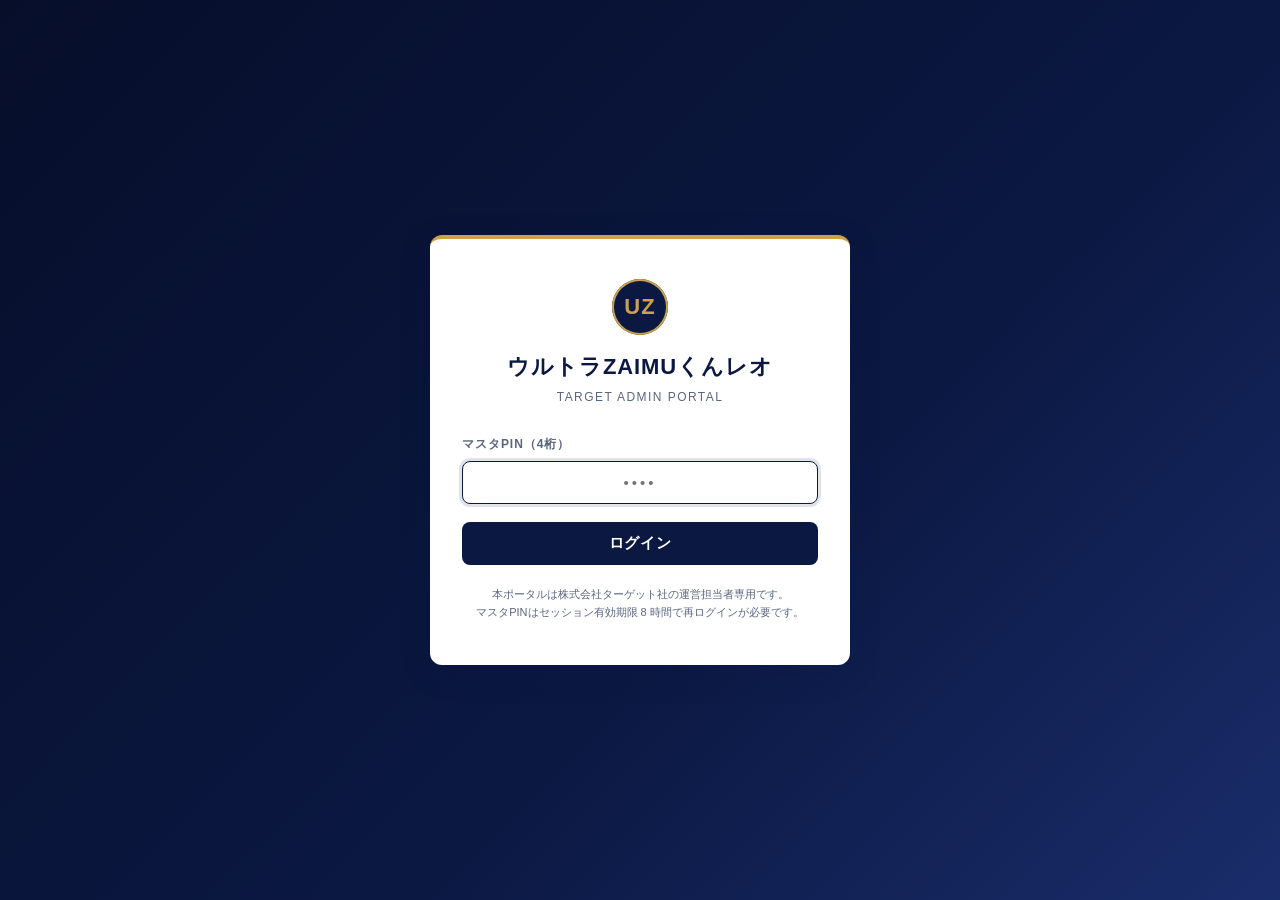
==== index.html @ 7334ba37 "第4段階：運営ポータル骨組み構築 - ログイン画面（マスタPIN モック認証）  - ダッシュボード（ユーザー一覧プレースホルダ）  - 共通CSS（宇宙色テーマ・PC専用1280px）  - Adm" ====
<!DOCTYPE html>
<html lang="ja">
<head>
  <meta charset="UTF-8">
  <meta name="viewport" content="width=1280">
  <meta name="robots" content="noindex, nofollow">
  <title>ウルトラZAIMUくんレオ 運営ポータル ／ ログイン</title>
  <link rel="manifest" href="manifest.json">
  <link rel="stylesheet" href="css/base.css">
</head>
<body>
  <main class="login-shell">
    <section class="login-card" aria-labelledby="login-title">
      <header class="login-card__brand">
        <div class="login-card__crest" aria-hidden="true">UZ</div>
        <h1 class="login-card__title" id="login-title">ウルトラZAIMUくんレオ</h1>
        <p class="login-card__subtitle">TARGET ADMIN PORTAL</p>
      </header>

      <div id="login-alert" class="alert alert--error" hidden></div>

      <form id="login-form" autocomplete="off" novalidate>
        <div class="form-row">
          <label class="form-row__label" for="login-pin">マスタPIN（4桁）</label>
          <input
            class="form-row__input"
            id="login-pin"
            name="pin"
            type="password"
            inputmode="numeric"
            pattern="[0-9]{4}"
            maxlength="4"
            placeholder="••••"
            autocomplete="off"
            required>
        </div>

        <button class="btn btn--primary" type="submit" id="login-submit">
          ログイン
        </button>
      </form>

      <p class="login-card__hint">
        本ポータルは株式会社ターゲット社の運営担当者専用です。<br>
        マスタPINはセッション有効期限 8 時間で再ログインが必要です。
      </p>
    </section>
  </main>

  <script src="js/app.js"></script>
  <script src="js/auth.js"></script>
  <script>
    // ログイン画面エントリ：既にセッション有効ならダッシュボードへ
    AdminAuth.bootstrapLoginPage();
  </script>
</body>
</html>
---- css/base.css ----
/* ============================================================
 * ultra-z-admin / 運営ポータル共通スタイル
 * テーマ：ウルトラの父（重厚・硬派）
 * 基調色：宇宙色 #0B1842
 * 対象：PC専用（最低幅 1280px・レスポンシブ非対応）
 * ============================================================ */

:root {
  --color-space: #0B1842;
  --color-space-deep: #060E2A;
  --color-space-light: #1A2D6B;
  --color-accent: #C9A24B;        /* 父の徽章ゴールド */
  --color-accent-soft: #E6CB8A;
  --color-text: #1A1A1A;
  --color-text-muted: #5A6580;
  --color-bg: #F5F7FB;
  --color-bg-card: #FFFFFF;
  --color-border: #D9DEEA;
  --color-danger: #B23A3A;
  --color-success: #2F8F5E;
  --shadow-card: 0 4px 20px rgba(11, 24, 66, 0.08);
  --shadow-card-strong: 0 8px 32px rgba(11, 24, 66, 0.16);
  --radius: 8px;
  --radius-lg: 12px;
}

* { box-sizing: border-box; }

html, body {
  margin: 0;
  padding: 0;
  min-width: 1280px;
  font-family: -apple-system, BlinkMacSystemFont, "Segoe UI", "Hiragino Kaku Gothic ProN",
               "Yu Gothic", "Noto Sans JP", "Meiryo", sans-serif;
  font-size: 15px;
  line-height: 1.6;
  color: var(--color-text);
  background: var(--color-bg);
  -webkit-font-smoothing: antialiased;
}

a { color: var(--color-space); text-decoration: none; }
a:hover { text-decoration: underline; }

/* ---- ログイン画面 ---- */
.login-shell {
  min-height: 100vh;
  display: flex;
  align-items: center;
  justify-content: center;
  background: linear-gradient(135deg, var(--color-space-deep) 0%, var(--color-space) 60%, var(--color-space-light) 100%);
  padding: 24px;
}

.login-card {
  width: 420px;
  background: var(--color-bg-card);
  border-radius: var(--radius-lg);
  padding: 40px 32px 32px;
  box-shadow: var(--shadow-card-strong);
  border-top: 4px solid var(--color-accent);
}

.login-card__brand { text-align: center; margin-bottom: 28px; }

.login-card__title {
  font-size: 22px;
  font-weight: 700;
  letter-spacing: 0.04em;
  color: var(--color-space);
  margin: 0 0 4px;
}

.login-card__subtitle {
  font-size: 12px;
  color: var(--color-text-muted);
  letter-spacing: 0.12em;
  margin: 0;
}

.login-card__crest {
  width: 56px;
  height: 56px;
  margin: 0 auto 14px;
  border-radius: 50%;
  background: var(--color-space);
  display: flex;
  align-items: center;
  justify-content: center;
  color: var(--color-accent);
  font-weight: 700;
  font-size: 22px;
  letter-spacing: 0.05em;
  box-shadow: inset 0 0 0 2px var(--color-accent);
}

.form-row { margin-bottom: 18px; }

.form-row__label {
  display: block;
  font-size: 12px;
  font-weight: 600;
  color: var(--color-text-muted);
  letter-spacing: 0.08em;
  margin-bottom: 6px;
}

.form-row__input {
  width: 100%;
  padding: 12px 14px;
  font-size: 15px;
  border: 1px solid var(--color-border);
  border-radius: var(--radius);
  background: #FBFCFE;
  outline: none;
  transition: border-color .15s, box-shadow .15s;
  font-family: inherit;
  letter-spacing: 0.2em;
  text-align: center;
}

.form-row__input:focus {
  border-color: var(--color-space);
  box-shadow: 0 0 0 3px rgba(11, 24, 66, 0.12);
  background: #fff;
}

.btn {
  display: inline-block;
  border: none;
  cursor: pointer;
  font-family: inherit;
  font-size: 15px;
  font-weight: 600;
  padding: 12px 20px;
  border-radius: var(--radius);
  transition: background .15s, transform .05s;
  letter-spacing: 0.04em;
}

.btn:active { transform: translateY(1px); }

.btn--primary {
  background: var(--color-space);
  color: #fff;
  width: 100%;
}

.btn--primary:hover { background: var(--color-space-light); }
.btn--primary:disabled { background: #8A93AE; cursor: not-allowed; }

.btn--ghost {
  background: transparent;
  color: var(--color-space);
  border: 1px solid var(--color-border);
}

.btn--ghost:hover { background: #EEF1F8; }

.alert {
  padding: 10px 12px;
  border-radius: var(--radius);
  font-size: 13px;
  margin-bottom: 14px;
}

.alert--error {
  background: #FBECEC;
  color: var(--color-danger);
  border: 1px solid #EFC8C8;
}

.alert--info {
  background: #EEF2FA;
  color: var(--color-space);
  border: 1px solid #CDD6E8;
}

.login-card__hint {
  margin-top: 20px;
  font-size: 11px;
  color: var(--color-text-muted);
  text-align: center;
  line-height: 1.7;
}

/* ---- ダッシュボード ---- */
.app-header {
  background: var(--color-space);
  color: #fff;
  padding: 12px 24px;
  display: flex;
  align-items: center;
  justify-content: space-between;
  border-bottom: 3px solid var(--color-accent);
  box-shadow: var(--shadow-card);
}

.app-header__brand {
  display: flex;
  align-items: center;
  gap: 12px;
  font-weight: 700;
  letter-spacing: 0.04em;
}

.app-header__brand-mark {
  width: 32px;
  height: 32px;
  border-radius: 50%;
  background: var(--color-space-deep);
  color: var(--color-accent);
  display: flex;
  align-items: center;
  justify-content: center;
  font-size: 14px;
  font-weight: 700;
  box-shadow: inset 0 0 0 2px var(--color-accent);
}

.app-header__title { font-size: 16px; margin: 0; }

.app-header__sub {
  font-size: 11px;
  color: var(--color-accent-soft);
  letter-spacing: 0.16em;
  margin-left: 8px;
}

.app-header__user {
  display: flex;
  align-items: center;
  gap: 12px;
  font-size: 13px;
}

.app-header__user-name { color: var(--color-accent-soft); }

.app-header__logout {
  background: transparent;
  color: #fff;
  border: 1px solid rgba(255,255,255,0.4);
  padding: 6px 12px;
  border-radius: var(--radius);
  cursor: pointer;
  font-size: 12px;
  font-family: inherit;
}

.app-header__logout:hover { background: rgba(255,255,255,0.12); }

.app-main {
  max-width: 1180px;
  margin: 0 auto;
  padding: 28px 24px 60px;
}

.page-title {
  font-size: 20px;
  font-weight: 700;
  color: var(--color-space);
  margin: 0 0 4px;
  letter-spacing: 0.04em;
}

.page-subtitle {
  font-size: 12px;
  color: var(--color-text-muted);
  letter-spacing: 0.1em;
  margin: 0 0 24px;
}

.card {
  background: var(--color-bg-card);
  border-radius: var(--radius-lg);
  padding: 24px;
  box-shadow: var(--shadow-card);
  margin-bottom: 20px;
}

.card__header {
  display: flex;
  align-items: center;
  justify-content: space-between;
  margin-bottom: 16px;
  padding-bottom: 12px;
  border-bottom: 1px solid var(--color-border);
}

.card__title {
  font-size: 15px;
  font-weight: 700;
  color: var(--color-space);
  margin: 0;
  letter-spacing: 0.04em;
}

.card__badge {
  font-size: 11px;
  background: var(--color-space);
  color: #fff;
  padding: 3px 10px;
  border-radius: 999px;
  letter-spacing: 0.08em;
}

.placeholder {
  padding: 36px 20px;
  border: 1px dashed var(--color-border);
  border-radius: var(--radius);
  text-align: center;
  color: var(--color-text-muted);
  background: #FAFBFE;
}

.placeholder__title {
  font-size: 14px;
  font-weight: 600;
  color: var(--color-space);
  margin: 0 0 6px;
  letter-spacing: 0.04em;
}

.placeholder__desc {
  font-size: 12px;
  margin: 0;
  letter-spacing: 0.04em;
}

.kv-grid {
  display: grid;
  grid-template-columns: repeat(4, 1fr);
  gap: 12px;
  margin-top: 12px;
}

.kv-grid__item {
  background: #F7F9FD;
  border: 1px solid var(--color-border);
  border-radius: var(--radius);
  padding: 10px 12px;
}

.kv-grid__label {
  display: block;
  font-size: 10px;
  color: var(--color-text-muted);
  letter-spacing: 0.1em;
  margin-bottom: 2px;
}

.kv-grid__value {
  font-size: 13px;
  color: var(--color-space);
  font-weight: 600;
  word-break: break-all;
}

.app-footer {
  text-align: center;
  font-size: 11px;
  color: var(--color-text-muted);
  padding: 20px 16px;
  letter-spacing: 0.08em;
}
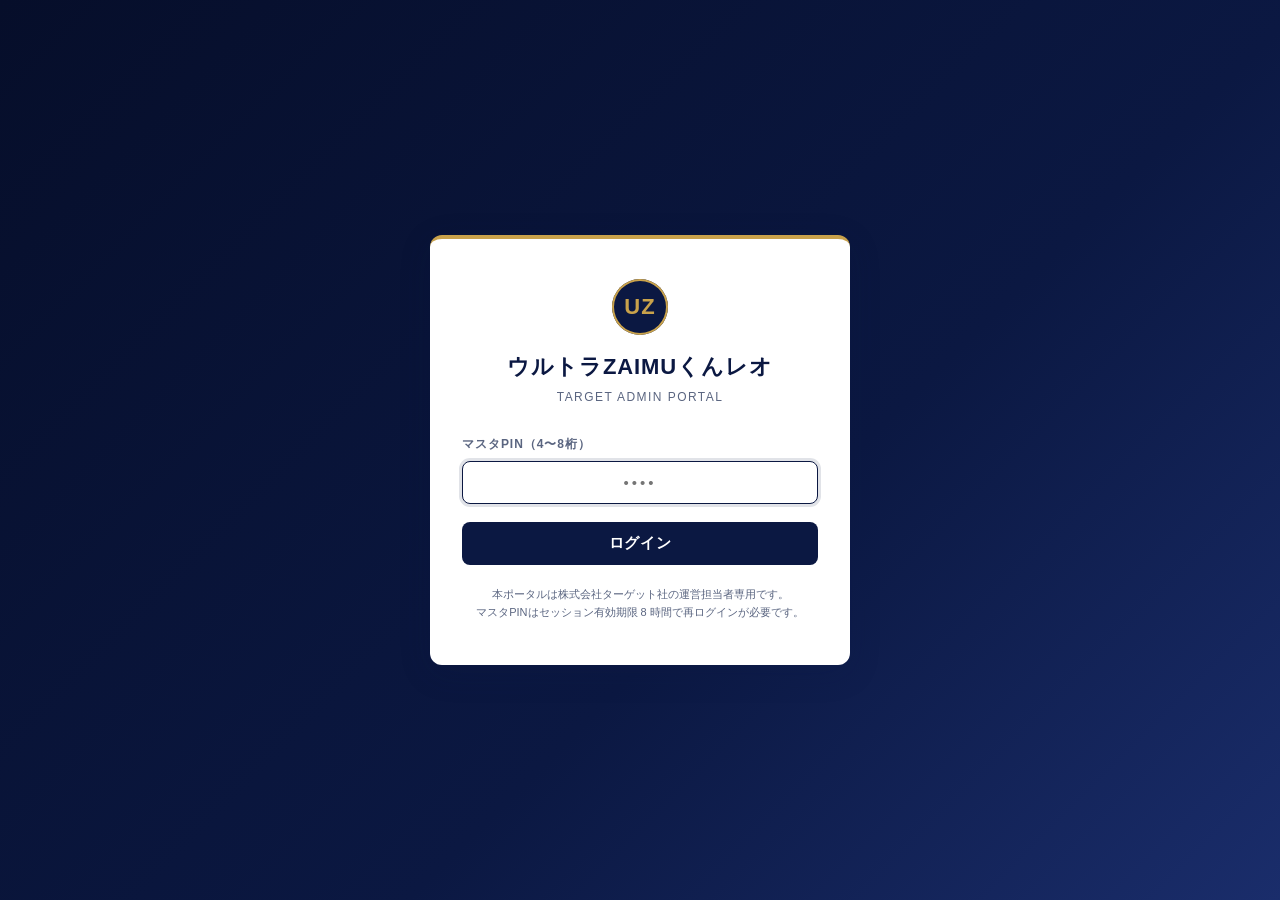
==== commit e7be33a5: "第5-B段階：運営ポータル認証切替（モック→GAS本認証） - js/app.js: callMasterGasをフラット化（GAS v0.3 doPost整合・Content-Type未指定）  -" ====
--- a/index.html
+++ b/index.html
@@ -7,6 +7,32 @@
   <title>ウルトラZAIMUくんレオ 運営ポータル ／ ログイン</title>
   <link rel="manifest" href="manifest.json">
   <link rel="stylesheet" href="css/base.css">
+  <style>
+    /* 第5-B：ログイン画面 3段階フィードバックバナー */
+    .login-feedback {
+      margin-top: 12px;
+      padding: 10px 14px;
+      border-radius: 6px;
+      font-size: 13px;
+      line-height: 1.5;
+    }
+    .login-feedback--info {
+      background-color: rgba(11, 24, 66, 0.06);
+      color: var(--color-space);
+      border: 1px solid rgba(11, 24, 66, 0.15);
+    }
+    .login-feedback--warning {
+      background-color: rgba(212, 175, 55, 0.12);
+      color: #8B6914;
+      border: 1px solid rgba(212, 175, 55, 0.4);
+    }
+    .login-feedback--danger {
+      background-color: rgba(220, 53, 69, 0.10);
+      color: #8B1A22;
+      border: 1px solid rgba(220, 53, 69, 0.3);
+      font-weight: 600;
+    }
+  </style>
 </head>
 <body>
   <main class="login-shell">
@@ -17,23 +43,23 @@
         <p class="login-card__subtitle">TARGET ADMIN PORTAL</p>
       </header>
 
-      <div id="login-alert" class="alert alert--error" hidden></div>
-
       <form id="login-form" autocomplete="off" novalidate>
         <div class="form-row">
-          <label class="form-row__label" for="login-pin">マスタPIN（4桁）</label>
+          <label class="form-row__label" for="login-pin">マスタPIN（4〜8桁）</label>
           <input
             class="form-row__input"
             id="login-pin"
             name="pin"
             type="password"
             inputmode="numeric"
-            pattern="[0-9]{4}"
-            maxlength="4"
+            pattern="[0-9]{4,8}"
+            maxlength="8"
             placeholder="••••"
             autocomplete="off"
             required>
         </div>
+
+        <div class="login-feedback" id="login-feedback" hidden></div>
 
         <button class="btn btn--primary" type="submit" id="login-submit">
           ログイン
